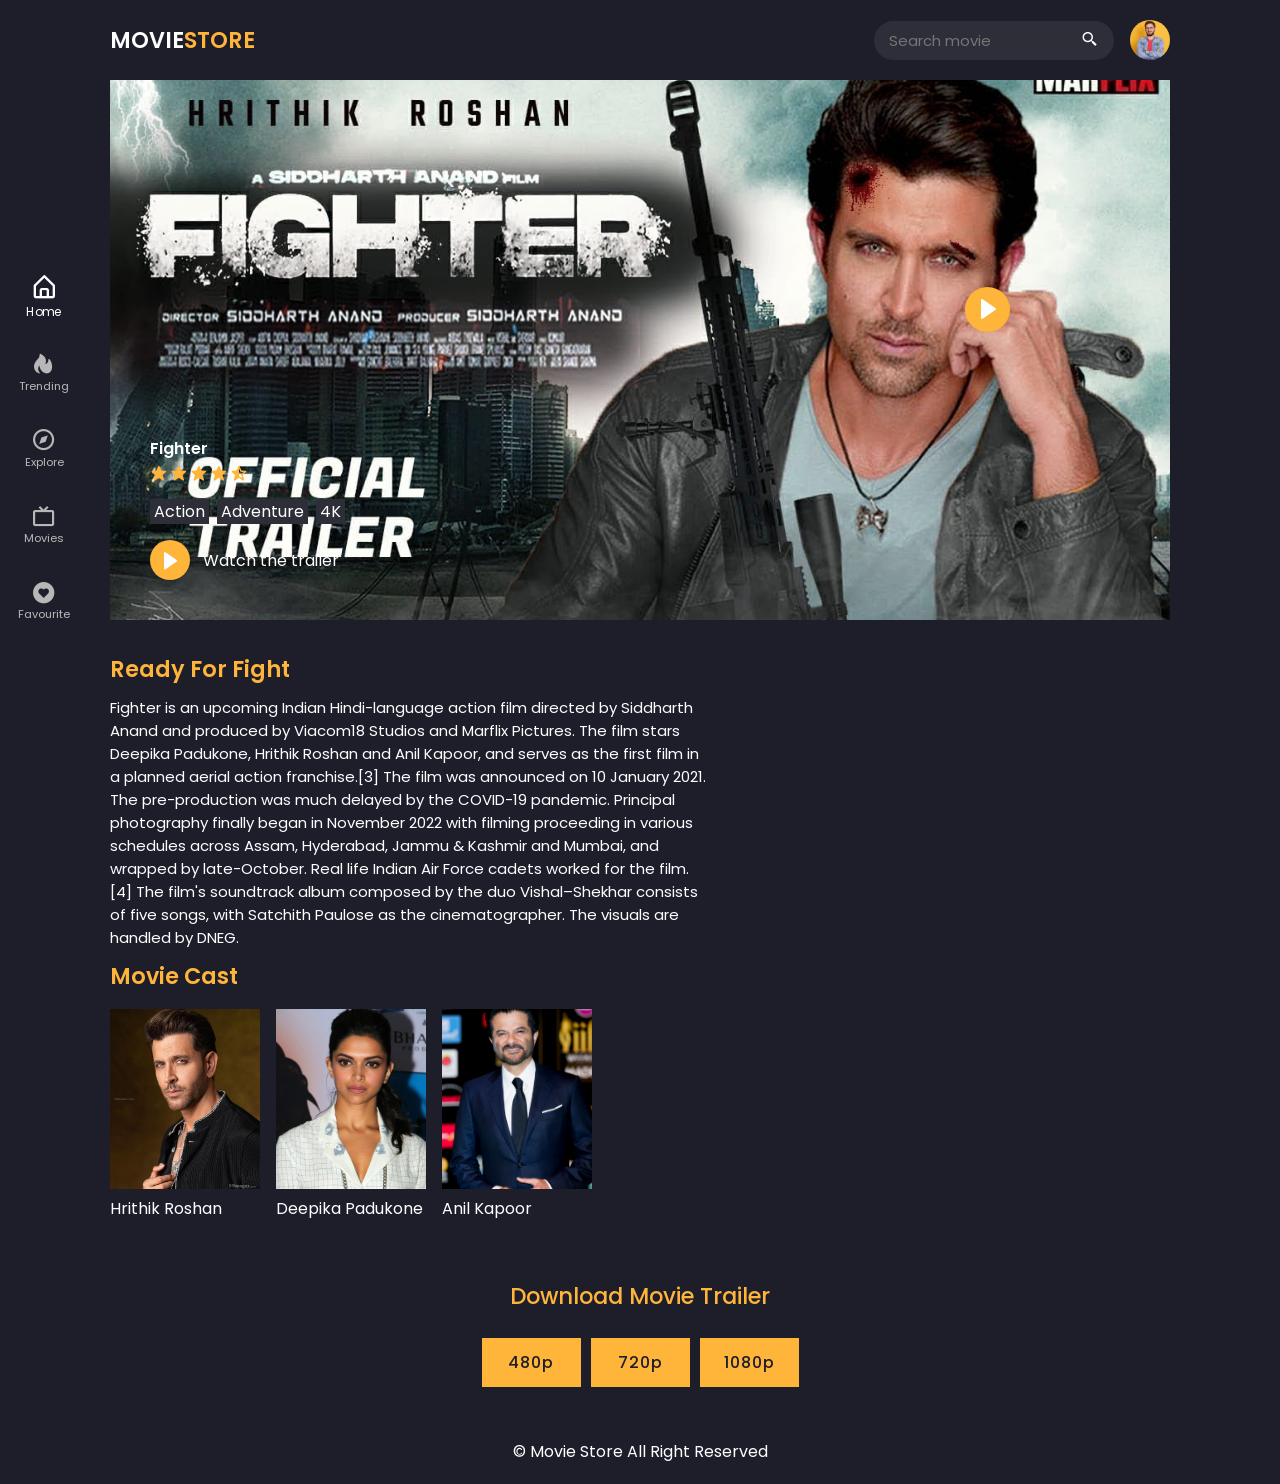
==== play-page.html @ ad98c3c1 "Initial upload of the Movie Store website." ====
<!DOCTYPE html>
<html lang="en">
<head>
    <meta charset="UTF-8">
    <meta http-equiv="X-UA-compatible" content="IE=edge">
    <meta name="viewport" content="width=device-width, initial-scale=1.0">
    <title>Fighter</title>
    <link rel="stylesheet" href="style.css">
    
    <link rel=" shortcut icon" href="fav-icon.png" type="fav-icon">
    <link href='https://unpkg.com/boxicons@2.1.4/css/boxicons.min.css' rel='stylesheet'>
    
</head>
<body>
    <header>
    <div class="nav container">
        <a href="index.html" class="logo">
            Movie<span>Store</span>
        </a>
        <div class="search-box">
            <input type="search" name="" id="search-input" placeholder="Search movie">
            <i class='bx bx-search-alt-2'></i>
        </div>
        <a href="#" class="user">
            <img src="user.jpg" alt="" class="user-img">
        </a>
        <div class="navbar">
            <a href="index.html" class="nav-link nav-active">
                <i class='bx bx-home-alt'></i>
                <span class="nav-link-title">Home</span>
            </a>
            <a href="#home" class="nav-link">
                <i class='bx bxs-hot'></i>
                <span class="nav-link-title">Trending</span>
            </a>
            <a href="#home" class="nav-link">
                <i class='bx bx-compass' ></i>
                <span class="nav-link-title">Explore</span>
            </a>
            <a href="#home" class="nav-link">
                <i class='bx bx-tv' ></i>
                <span class="nav-link-title">Movies</span>
            </a>
            <a href="#home" class="nav-link">
                <i class='bx bxs-heart-circle'></i>
                <span class="nav-link-title">Favourite</span>
            </a>
        </div>
    </div>
    </header>
    <div class="play-container container">
        <img src="play-background.jpg" alt="" class="play-img">
        <div class="play-text">
            <h2>Fighter</h2>
            <div class="rating">
                <i class='bx bxs-star'></i>
                <i class='bx bxs-star'></i>
                <i class='bx bxs-star'></i>
                <i class='bx bxs-star'></i>
                <i class='bx bxs-star-half'></i>
            </div>
            <div class="tags">
                <span>Action</span>
                <span>Adventure</span>
                <span>4K</span>
            </div>
            <a href="#" class="watch-btn">
                <i class='bx bxs-right-arrow'></i>
                <span>Watch the trailer</span>
            </a>
        </div>
        <i class='bx bxs-right-arrow play-movie'></i>
        <div class="video-container">
            <div class="video-box">
                <video id="myvideo" src="Jumanji.mp4" controls></video>
                <i class='bx bx-x close-video'></i>
            </div>
        </div>
    </div>
    <div class="about-movie container">
        <h2>Ready For Fight</h2>
        <p>Fighter is an upcoming Indian Hindi-language action film directed by Siddharth Anand and produced by Viacom18 Studios and Marflix Pictures. The film stars Deepika Padukone, Hrithik Roshan and Anil Kapoor, and serves as the first film in a planned aerial action franchise.[3]

            The film was announced on 10 January 2021. The pre-production was much delayed by the COVID-19 pandemic. Principal photography finally began in November 2022 with filming proceeding in various schedules across Assam, Hyderabad, Jammu & Kashmir and Mumbai, and wrapped by late-October. Real life Indian Air Force cadets worked for the film.[4] The film's soundtrack album composed by the duo Vishal–Shekhar consists of five songs, with Satchith Paulose as the cinematographer. The visuals are handled by DNEG.</p>
        <h2 class="cast-heading">Movie Cast</h2>
        <div class="cast">
            <div class="cast-box">
                <img src="hr.jpg" alt="" class="cast-img">
                <span class="cast-title">Hrithik Roshan</span>
            </div>
            <div class="cast-box">
                <img src="dee..jpg" alt="" class="cast-img">
                <span class="cast-title">Deepika Padukone</span>
            </div>
            <div class="cast-box">
                <img src="ani.jpg" alt="" class="cast-img">
                <span class="cast-title">Anil Kapoor</span>
            </div>
        </div>
        </div>
        <div class="download">
            <h2 class="download-title">Download Movie Trailer</h2>
            <div class="download-links">
                <a href="Jumanji.mp4" download>480p</a>
                <a href="Jumanji.mp4" download>720p</a>
                <a href="Jumanji.mp4" download>1080p</a>
            </div>
        </div>
    <div class="copyright">
        <p>&#169; Movie Store All Right Reserved</p>
    </div>
    <script src="swiper-bundle.min.js"></script>
    <script src="script.js"></script> 
    
</body>
</html>
---- style.css ----
@import url('https://fonts.googleapis.com/css2?family=Poppins:wght@400;500;600;700&display=swap');
*{
    font-family: 'Poppins', sans-serif;
    margin: 0;
    padding: 0;
    scroll-behavior: smooth;
    box-sizing: border-box;
    scroll-padding-top: 2rem;
}
:root {
    --main-color:#ffb43a;
    --hover-color:hsl(37,94%,57%);
    --body-color:#1e1e2a;
    --container-color:#2d2e37;
    --text-color:#fcfeff;
}
html::-webkit-scrollbar{
    width: 0.5rem;
    background: transparent;
}
html::-webkit-scrollbar-thumb{
    background: var(--main-color);
}
::selection{
    background: var(--main-color);
    color: var(--text-color);
}
a{
    text-decoration: none;  
}
li {
    list-style: none;
}
section {
    padding: 3rem 0 2rem;
}
img {
    width: 100%;
}
.bx{
 cursor: pointer;   
}
body {
    background: var(--body-color);
    color: var(--text-color);
}
.container{
    max-width: 1060px;
    margin: auto;
    width: 100%;
}
header {
    position: fixed;
    top: 0;
    left: 0;
    width: 100%;
    background: var(--body-color);
    z-index:100;
}
.nav{
    display: flex;
    align-items: center;
    justify-content: center;
    padding: 20px 0;
}
.logo{
    font-size: 1.4rem;
    color: var(--text-color);
    font-weight: 600;
    text-transform: uppercase;
    margin: 0 auto 0 0;
}
.logo span{
   color: var(--main-color);

}
.search-box{
    max-width: 240px;
    width: 100%;
    display: flex;
    align-items: center;
    column-gap: 0.7rem;
    padding: 8px 15px;
    background: var(--container-color);
    border-radius: 4rem;
    margin-right: 1rem;
}
.search-box .bx{
   font-size: 1.1rem;
}
.search-box .bx:hover {
    color: var(--main-color);
}
#search-input{
    width: 100%;
    border: none;
    outline: none;
    color: var(--text-color);
    background: transparent;
    font-size: 0.938rem;
}
.user {
    display: flex;
}
.user-img{
   width: 40px;
    height: 40px;
    border-radius: 50%;
    object-fit: cover;
    object-position: center;
}
.navbar{
    position: fixed;
    top: 50%;
    transform: translateY(-50%);
    left: 18px;
    display: flex;
    flex-direction: column;
    row-gap: 2.1rem;
}
.nav-link{
    display: flex;
    flex-direction: column;
    align-items: center;
    color: #b7b7b7;
}
.nav-link:hover,
.nav-active {
    color: var(--text-color);
    transition: 0.3s all linear;
    transform: scale(1.1);
}
.nav-link .bx {
    font-size: 1.6rem;
}
.nav-link-title {
    font-size: 0.7rem;
}
.home{
    position: relative;
    min-height: 470px;
    display: flex;
    align-items: center;
    margin-top: 5rem !important;
    border-radius: 0.5rem;
}
.home-img{
    position: absolute;
    width: 100%;
    height: 100%;
    z-index: -1;
    object-fit: cover;
    border-radius: 0.5rem;
}
.home-text{
    padding-left: 40px;
}
.home-title{
    font-size: 2rem;
    font-weight: 600;
}
.home-text p{
    font-size: 0.938rem;
    margin: 10px 0 20px;
    color: var(--main-color);
}
.watch-btn{
    display: flex;
    align-items: center;
    column-gap: 0.8rem;
    color: var(--text-color);
}
.watch-btn .bx{
    font-size: 21px;
    background: var(--main-color);
    width: 40px;
    height: 40px;
    border-radius: 50%;
    display: flex;
    align-items: center;
    justify-content: center;
}
.watch-btn .bx:hover{
    background: var(--hover-color);
}
.watch-btn span{
    font-size: 1rem;
    font-weight: 400;
}
.heading{
    display: flex;
    align-items: center;
    justify-content: space-between;
    background: var(--container-color);
    padding: 8px 14px;
    border: 1px solid hsl(200 100% 99% / 5%);
    margin-bottom: 2rem;
}
.heading-title{
    font-size: 1.2rem;
    font-weight: 500;
}
.movie-box{
    position: relative;
    width: 100%;
    height: 380px;
    overflow: hidden;
}
.movie-box-img{
    width: 100%;
    height: 100%;
    object-fit: cover;
}
.movie-box .box-text{
    position: absolute;
    bottom: 0;
    left: 0;
    width: 100%;
    height: 100%;
    display: flex;
    flex-direction: column;
    justify-content: flex-end;
    padding: 14px;
    background: linear-gradient(
    8deg,
    hsl(240 17% 14% /74%) 14%,
    hsl(240 17% 14% /14%) 44%,
    );
    overflow: hidden;
}
.movie-title{
    font-size: 1.1rem;
    font-weight: 500;
}
.movie-type{
    font-size: 0.938rem;
}
.play-btn{
    position: absolute;
    bottom: 0.8rem;
    right: 0.8rem;
}
.swiper-btn{
    display: flex;
}
.swiper-button-next,
.swiper-button-prev{
    position: static !important;
    margin: 0 0 0 10px !important;
}
.swiper-button-next::after,
.swiper-button-prev::after{
    color: var(--text-color);
    font-size: 18px !important;
    font-weight: 700;
}
.movies .heading{
 padding: 10px 14px;   
}
.Movies-content{
    display: grid;
    grid-template-columns: repeat(auto-fit, minmax(247px, 1fr));
    gap: 1.5rem;
}
.Movies-content .movie-box:hover .movie-box-img{
    transform: scale(1.1);
    transition: 0.5s;
}
.next-page{
    display: flex;
    align-items: center;
    justify-content: center;
    margin-top: 2.5rem;
}
.next-btn{
    background: var(--main-color);
    padding: 12px 20px;
    color: var(--text-color);
    font-weight: 500;
}
.next-btn:hover{
    background: var(--hover-color);
    transition: 0.3s all linear;
}
.copyright{
    text-align: center;
    padding: 20px;
}
.play-container{
    position: relative;
    min-height: 540px;
    margin-top: 5rem !important;
}
.play-img{
    position: absolute;
    width: 100%;
    height: 100%;
    object-fit: cover;
    object-position: center;
    z-index: -1;
}
.play-text{
    position: absolute;
    bottom: 0;
    left: 0;
    width: 100%;
    height: 100%;
    display: flex;
    flex-direction: column;
    justify-content: flex-end;
    padding: 40px;
    background: linear-gradient(
    8deg,
    hsl(240 17% 14% /74%) 14%,
    hsl(240 17% 14% /14%) 44%,
    );
}
.play-text h2{
    font-size: 1rem;
    font-weight: 600;
}
.rating{
    display: flex;
    align-items: center;
    column-gap: 2px;
    font-size: 1.1rem;
    color: var(--main-color);
    margin-top: 4px;
}
.tags{
    display: flex;
    align-items: center;
    column-gap: 8px;
    margin: 1rem 0;
}
.tags span{
    background: var(--container-color);
    padding: 0 4px;
}
.play-movie{
    position: absolute;
    bottom: 18rem;
    right: 10rem;
    display: flex !important;
    align-items: center;
    justify-content: center;
    width: 45px;
    height: 45px;
    border-radius: 50%;
    background: var(--main-color);
    font-size: 24px;
    animation: animate 2s linear infinite;
}
@keyframes animate{
    0%{
        box-shadow: 0 0 0 0 rgb(255, 180, 58, 0.7);
    }
    40%{
        box-shadow: 0 0 0 50px rgb(255, 193, 7, 0);
    }
    80%{
        box-shadow: 0 0 0 50px rgb(255, 193, 7, 0);
    }
    100%{
        box-shadow: 0 0 0 rgb(255, 193, 7, 0);
    }
}
.video-container{
    position: fixed;
    top: 0;
    left: 0;
    display: none;
    align-items: center;
    justify-content: center;
    width: 100%;
    height: 100vh;
    background: hsl(234 10% 20% / 60%);
    z-index: 400;
}
.video-container.show-video{
    display: flex;

}
.video-box{
    position: relative;
    width: 82%;

}
.video-box #myvideo{
    width: 100%;
    aspect-ratio: 16/9;
}
.close-video{
    position: absolute;
    top: -3rem;
    right: 0;
    font-size: 40px;
    color: var(--main-color);
}
.about-movie{
    margin-top: 2rem !important;
}
.about-movie h2{
    font-size: 1.4rem;
    font-weight: 600;
    color: var(--main-color);
}
.about-movie p{
    max-width: 600px;
    font-size: 0.938rem;
    margin: 10px 0;
}
.cast-heading{
    font-size: 1.2rem;
    font-weight: 600;
    margin-bottom: 1rem;
    color: var(--main-color);
}
.cast{
    display: grid;
    grid-template-columns: repeat(auto-fit,minmax(150px,150px));
    gap: 1rem;
}
.cast-img{
    width: 150px;
    height: 180px;
    object-fit: cover;
    object-position: center;
}
.download{
    max-width: 800px;
    width: 1005;
    margin: auto;
    display: grid;
    justify-content: center;
    margin-top: 2rem;
}
.download-title{
    text-align: center;
    font-size: 1.4rem;
    font-weight: 500;
    margin: 1.6rem 0;
    color: var(--main-color);
}
.download-links{
    display: grid;
    grid-template-columns: repeat(3, 1fr);
    gap: 10px;
    margin-bottom: 2rem;
}
.download-links a{
    text-align: center;
    background: var(--main-color);
    padding: 12px 24px;
    color: var(--body-color);
    letter-spacing: 1px;
    font-weight: 500;
}
.download-links a:hover{
    background: var(--hover-color);
}
@media (max-width:1170px){
    .navbar{
        bottom: 0;
        left: 0;
        right: 0;
        top: auto;
        transform: translateY(0);
        flex-direction: row;
        justify-content: space-evenly;
        row-gap: 1px;
        padding: 10px;
        border-top: 1px solid hsl(200 100% 99% / 5%);
        background: linear-gradient(8deg,
        hsl(240 17% 14% / 100%) 5%,
        hsl(240 17% 14% / 90%) 100%
        );
    }
    .nav-link .bx {
        font-size: 1.5rem;
    }
    .copyright{
        margin-bottom: 4rem;
    }
}
@media (max-width:1060px){
    .container{
        margin: 0 auto;
        width: 95%;
    }
}
@media (max-width:991px){
    .movie-box {
    height: 340px;
    }
    .Movies-content{
    grid-template-columns: repeat(auto-fit, minmax(214px, 1fr));
    }
}
@media (max-width:888px){
    .nav {
    padding: 14px 0;
    }
    .home{
    min-height: 440px;
    margin-top: 4rem !important;
    }
    .home-text{
    padding-left: 25px;
  }
  .home-title {
    font-size: 1.6rem;
   }
   .watch-btn span {
    font-size: 0.9rem;
   }
   .movie-title {
    font-size: 1rem;
    padding-right: 30px;
}
.play-container {
    min-height: 440px;
    margin-top: 4rem !important;
}
.play-movie {
    bottom: 14rem;
    right: 4rem;
}
.cast {
    justify-content: center;
  }
}
@media (max-width:768px){
    .nav {
        padding: 11px 0;
  }
  .logo {
    font-size: 1.2rem;
  }
  section {
    padding: 2rem 0;
  }
  .home-img {
    object-position: left;
  }
  .movie-type {
    font-size: 0.875rem;
    margin-top: 2px;
  }
  .tags span,
  .about-movie p {
    font-size: 0.875rem;
  }
  p{
    font-size: 0.875rem;
  }
  .play-text h2,
  .about-movie h2 {
    font-size: 1.3rem;
  }
  .play-movie {
    bottom: 10rem;
    right: 2rem;
  }
}
@media (max-width:514px){
    .home {
        min-height: 380px;
    }
    .heading {
        padding: 2px 14px;
    }
    .heading-title {
        font-size: 1rem;
    }
    .play-text {
        padding: 20px;
  }
  .play-movie {
    bottom: 4rem;
  }
  .video-box {
    width: 94%;
  }
  .cast-heading {
    font-size: 1.1rem;
  }
  .cast-title {
    font-size: 0.9rem;
  }
}
@media (max-width:408px){
    * {
        scroll-padding-top: 5rem;
    }
    .nav {
        display: grid;
        grid-template-columns: 1fr;
        grid-template-rows: 1fr 1fr;
        row-gap: 5px;
    }
    .search-box{
        max-width: 100%;
        width: 100%;
        border-radius: 4px;
        order: 3;
        grid-column-start: 1;
        grid-column-end: 3;
    }
    .home,
    .play-container {
        margin-top: 7rem !important;
    }
    .movie-box {
        height: 300px;
    }
    .Movies-content {
        grid-template-columns: repeat(auto-fit, minmax(150px, 1fr));
        gap: 1rem;
    }
}
@media (max-width:370px){
    .home {
        min-height: 300px;
    }
    .movie-box {
        height: 285px;
    }
    .user-img,
    .watch-btn .bx {
        width: 35px;
        height: 35px;
    }
    .navbar{
        justify-content: space-around;
        padding: 8px 0;
    }
    .nav-link .bx {
        font-size: 1.4rem;
    }
    .about-movie p{
        text-align: justify;
    }
    .download-links {
        grid-template-columns: 1fr;
    }
}
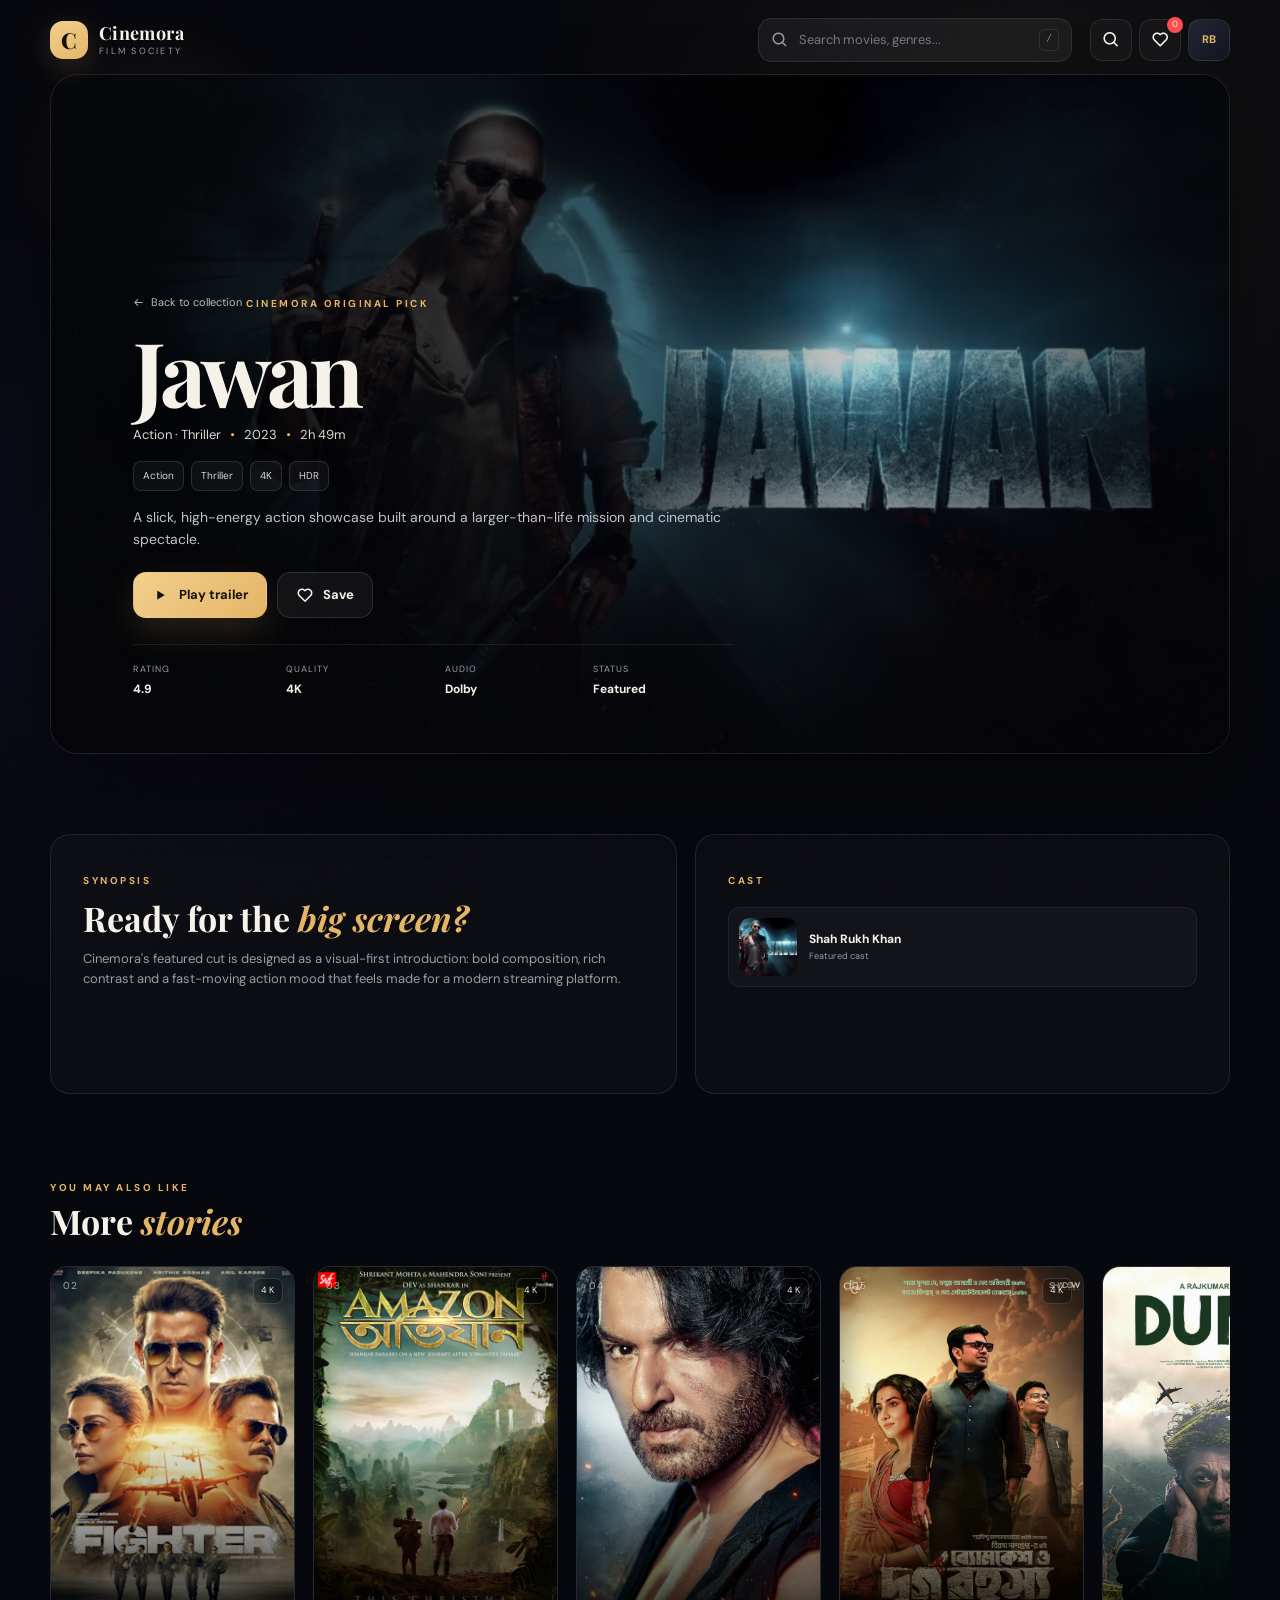
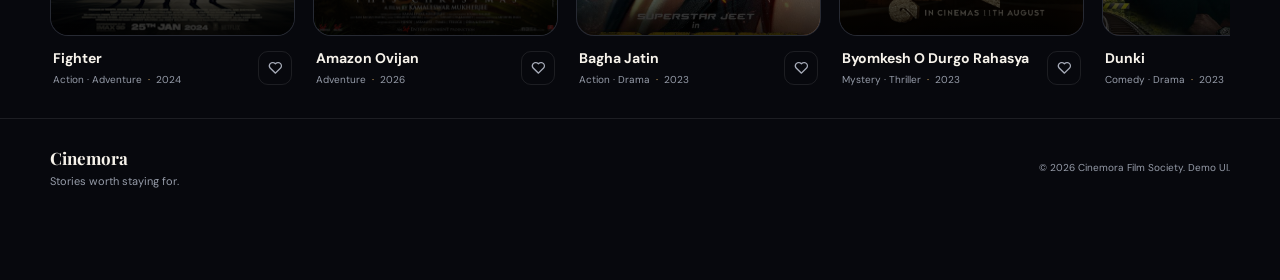
==== commit 4016250b: "Movie Store to v1.2" ====
--- a/play-page.html
+++ b/play-page.html
@@ -1,116 +1,111 @@
-<!DOCTYPE html>
-<html lang="en">
-<head>
-    <meta charset="UTF-8">
-    <meta http-equiv="X-UA-compatible" content="IE=edge">
-    <meta name="viewport" content="width=device-width, initial-scale=1.0">
-    <title>Fighter</title>
-    <link rel="stylesheet" href="style.css">
-    
-    <link rel=" shortcut icon" href="fav-icon.png" type="fav-icon">
-    <link href='https://unpkg.com/boxicons@2.1.4/css/boxicons.min.css' rel='stylesheet'>
-    
-</head>
-<body>
-    <header>
-    <div class="nav container">
-        <a href="index.html" class="logo">
-            Movie<span>Store</span>
-        </a>
-        <div class="search-box">
-            <input type="search" name="" id="search-input" placeholder="Search movie">
-            <i class='bx bx-search-alt-2'></i>
-        </div>
-        <a href="#" class="user">
-            <img src="user.jpg" alt="" class="user-img">
-        </a>
-        <div class="navbar">
-            <a href="index.html" class="nav-link nav-active">
-                <i class='bx bx-home-alt'></i>
-                <span class="nav-link-title">Home</span>
-            </a>
-            <a href="#home" class="nav-link">
-                <i class='bx bxs-hot'></i>
-                <span class="nav-link-title">Trending</span>
-            </a>
-            <a href="#home" class="nav-link">
-                <i class='bx bx-compass' ></i>
-                <span class="nav-link-title">Explore</span>
-            </a>
-            <a href="#home" class="nav-link">
-                <i class='bx bx-tv' ></i>
-                <span class="nav-link-title">Movies</span>
-            </a>
-            <a href="#home" class="nav-link">
-                <i class='bx bxs-heart-circle'></i>
-                <span class="nav-link-title">Favourite</span>
-            </a>
-        </div>
-    </div>
-    </header>
-    <div class="play-container container">
-        <img src="play-background.jpg" alt="" class="play-img">
-        <div class="play-text">
-            <h2>Fighter</h2>
-            <div class="rating">
-                <i class='bx bxs-star'></i>
-                <i class='bx bxs-star'></i>
-                <i class='bx bxs-star'></i>
-                <i class='bx bxs-star'></i>
-                <i class='bx bxs-star-half'></i>
-            </div>
-            <div class="tags">
-                <span>Action</span>
-                <span>Adventure</span>
-                <span>4K</span>
-            </div>
-            <a href="#" class="watch-btn">
-                <i class='bx bxs-right-arrow'></i>
-                <span>Watch the trailer</span>
-            </a>
-        </div>
-        <i class='bx bxs-right-arrow play-movie'></i>
-        <div class="video-container">
-            <div class="video-box">
-                <video id="myvideo" src="Jumanji.mp4" controls></video>
-                <i class='bx bx-x close-video'></i>
-            </div>
-        </div>
-    </div>
-    <div class="about-movie container">
-        <h2>Ready For Fight</h2>
-        <p>Fighter is an upcoming Indian Hindi-language action film directed by Siddharth Anand and produced by Viacom18 Studios and Marflix Pictures. The film stars Deepika Padukone, Hrithik Roshan and Anil Kapoor, and serves as the first film in a planned aerial action franchise.[3]
-
-            The film was announced on 10 January 2021. The pre-production was much delayed by the COVID-19 pandemic. Principal photography finally began in November 2022 with filming proceeding in various schedules across Assam, Hyderabad, Jammu & Kashmir and Mumbai, and wrapped by late-October. Real life Indian Air Force cadets worked for the film.[4] The film's soundtrack album composed by the duo Vishal–Shekhar consists of five songs, with Satchith Paulose as the cinematographer. The visuals are handled by DNEG.</p>
-        <h2 class="cast-heading">Movie Cast</h2>
-        <div class="cast">
-            <div class="cast-box">
-                <img src="hr.jpg" alt="" class="cast-img">
-                <span class="cast-title">Hrithik Roshan</span>
-            </div>
-            <div class="cast-box">
-                <img src="dee..jpg" alt="" class="cast-img">
-                <span class="cast-title">Deepika Padukone</span>
-            </div>
-            <div class="cast-box">
-                <img src="ani.jpg" alt="" class="cast-img">
-                <span class="cast-title">Anil Kapoor</span>
-            </div>
-        </div>
-        </div>
-        <div class="download">
-            <h2 class="download-title">Download Movie Trailer</h2>
-            <div class="download-links">
-                <a href="Jumanji.mp4" download>480p</a>
-                <a href="Jumanji.mp4" download>720p</a>
-                <a href="Jumanji.mp4" download>1080p</a>
-            </div>
-        </div>
-    <div class="copyright">
-        <p>&#169; Movie Store All Right Reserved</p>
-    </div>
-    <script src="swiper-bundle.min.js"></script>
-    <script src="script.js"></script> 
-    
-</body>
-</html>+<!DOCTYPE html>
+<html lang="en">
+<head>
+  <meta charset="UTF-8">
+  <meta name="viewport" content="width=device-width, initial-scale=1.0">
+  <meta name="theme-color" content="#07080d">
+  <title>Cinemora — Movie</title>
+
+  <link rel="preconnect" href="https://fonts.googleapis.com">
+  <link rel="preconnect" href="https://fonts.gstatic.com" crossorigin>
+  <link href="https://fonts.googleapis.com/css2?family=DM+Sans:wght@400;500;600;700&family=Playfair+Display:wght@600;700;800&display=swap" rel="stylesheet">
+  <link href="https://unpkg.com/boxicons@2.1.4/css/boxicons.min.css" rel="stylesheet">
+  <link rel="stylesheet" href="style.css">
+</head>
+<body class="detail-page">
+  <div class="page-loader" id="pageLoader" aria-hidden="true">
+    <div class="loader-mark"><span>C</span></div><div class="loader-line"><i></i></div>
+  </div>
+  <div class="progress-bar" id="progressBar"></div>
+  <div class="cursor-glow" id="cursorGlow"></div>
+  <div class="noise"></div>
+
+  <header class="site-header" id="siteHeader">
+    <nav class="nav-shell container">
+      <a class="brand" href="index.html"><span class="brand-mark">C</span><span class="brand-copy"><strong>Cinemora</strong><em>Film Society</em></span></a>
+      <div class="desktop-search search-box">
+        <i class="bx bx-search"></i><input id="searchInput" type="search" placeholder="Search movies, genres..." autocomplete="off"><kbd>/</kbd>
+      </div>
+      <div class="nav-actions">
+        <button class="icon-btn" id="searchToggle" aria-label="Open search"><i class="bx bx-search"></i></button>
+        <button class="icon-btn" id="favoritesBtn" aria-label="Show favourites"><i class="bx bx-heart"></i><span class="count-badge" id="favCount">0</span></button>
+        <button class="avatar-btn" aria-label="Profile"><span>RB</span></button>
+      </div>
+      <div class="mobile-search search-box" id="mobileSearch"><i class="bx bx-search"></i><input id="mobileSearchInput" type="search" placeholder="Search movies..." autocomplete="off"></div>
+    </nav>
+  </header>
+
+  <main>
+    <section class="detail-hero container" id="detailHero">
+      <div class="detail-art"><img id="detailImage" src="fighter.jpg" alt=""><div class="detail-shade"></div></div>
+      <div class="detail-copy reveal">
+        <a href="index.html" class="back-link"><i class="bx bx-arrow-back"></i> Back to collection</a>
+        <span class="section-kicker" id="detailKicker">Cinemora original pick</span>
+        <h1 id="detailTitle">Fighter</h1>
+        <div class="detail-meta" id="detailMeta"></div>
+        <div class="tag-row" id="detailTags"></div>
+        <p id="detailDescription"></p>
+
+        <div class="detail-actions">
+          <button class="btn btn-primary" id="playTrailer"><i class="bx bx-play"></i> Play trailer</button>
+          <button class="btn btn-glass" id="saveMovie"><i class="bx bx-heart"></i> <span>Save</span></button>
+        </div>
+
+        <div class="fact-strip">
+          <div><span>Rating</span><strong id="detailRating">4.8</strong></div>
+          <div><span>Quality</span><strong>4K</strong></div>
+          <div><span>Audio</span><strong>Dolby</strong></div>
+          <div><span>Status</span><strong>Featured</strong></div>
+        </div>
+      </div>
+    </section>
+
+    <section class="detail-section container reveal">
+      <div class="detail-columns">
+        <article class="info-card">
+          <span class="section-kicker">Synopsis</span>
+          <h2>Ready for the <em>big screen?</em></h2>
+          <p id="detailLong"></p>
+        </article>
+        <article class="info-card">
+          <span class="section-kicker">Cast</span>
+          <div class="cast-list" id="castList"></div>
+        </article>
+      </div>
+    </section>
+
+    <section class="detail-section container reveal">
+      <div class="section-head">
+        <div><span class="section-kicker">You may also like</span><h2>More <em>stories</em></h2></div>
+      </div>
+      <div class="movie-row" id="relatedRow"></div>
+    </section>
+  </main>
+
+  <div class="video-modal" id="videoModal" aria-hidden="true">
+    <div class="video-backdrop" id="videoBackdrop"></div>
+    <div class="video-shell">
+      <div class="video-head">
+        <strong id="videoTitle">Trailer</strong>
+        <button id="closeVideo" class="modal-close" aria-label="Close video"><i class="bx bx-x"></i></button>
+      </div>
+      <video id="trailerVideo" controls preload="metadata" playsinline>
+        <source src="trailer-demo.mp4" type="video/mp4">
+        Your browser does not support HTML5 video.
+      </video>
+      <div class="video-note">Demo video source included with the project. Replace <code>trailer-demo.mp4</code> with your own licensed trailer.</div>
+    </div>
+  </div>
+
+  <div class="toast" id="toast"><i class="bx bx-check-circle"></i><span>Saved to favourites</span></div>
+
+  <footer class="site-footer">
+    <div class="container footer-inner">
+      <div><strong>Cinemora</strong><span>Stories worth staying for.</span></div>
+      <p>© 2026 Cinemora Film Society. Demo UI.</p>
+    </div>
+  </footer>
+
+  <script src="script.js"></script>
+</body>
+</html>
--- a/style.css
+++ b/style.css
@@ -1,648 +1,252 @@
-
-@import url('https://fonts.googleapis.com/css2?family=Poppins:wght@400;500;600;700&display=swap');
-*{
-    font-family: 'Poppins', sans-serif;
-    margin: 0;
-    padding: 0;
-    scroll-behavior: smooth;
-    box-sizing: border-box;
-    scroll-padding-top: 2rem;
-}
-:root {
-    --main-color:#ffb43a;
-    --hover-color:hsl(37,94%,57%);
-    --body-color:#1e1e2a;
-    --container-color:#2d2e37;
-    --text-color:#fcfeff;
-}
-html::-webkit-scrollbar{
-    width: 0.5rem;
-    background: transparent;
-}
-html::-webkit-scrollbar-thumb{
-    background: var(--main-color);
-}
-::selection{
-    background: var(--main-color);
-    color: var(--text-color);
-}
-a{
-    text-decoration: none;  
-}
-li {
-    list-style: none;
-}
-section {
-    padding: 3rem 0 2rem;
-}
-img {
-    width: 100%;
-}
-.bx{
- cursor: pointer;   
-}
-body {
-    background: var(--body-color);
-    color: var(--text-color);
-}
-.container{
-    max-width: 1060px;
-    margin: auto;
-    width: 100%;
-}
-header {
-    position: fixed;
-    top: 0;
-    left: 0;
-    width: 100%;
-    background: var(--body-color);
-    z-index:100;
-}
-.nav{
-    display: flex;
-    align-items: center;
-    justify-content: center;
-    padding: 20px 0;
-}
-.logo{
-    font-size: 1.4rem;
-    color: var(--text-color);
-    font-weight: 600;
-    text-transform: uppercase;
-    margin: 0 auto 0 0;
-}
-.logo span{
-   color: var(--main-color);
-
-}
-.search-box{
-    max-width: 240px;
-    width: 100%;
-    display: flex;
-    align-items: center;
-    column-gap: 0.7rem;
-    padding: 8px 15px;
-    background: var(--container-color);
-    border-radius: 4rem;
-    margin-right: 1rem;
-}
-.search-box .bx{
-   font-size: 1.1rem;
-}
-.search-box .bx:hover {
-    color: var(--main-color);
-}
-#search-input{
-    width: 100%;
-    border: none;
-    outline: none;
-    color: var(--text-color);
-    background: transparent;
-    font-size: 0.938rem;
-}
-.user {
-    display: flex;
-}
-.user-img{
-   width: 40px;
-    height: 40px;
-    border-radius: 50%;
-    object-fit: cover;
-    object-position: center;
-}
-.navbar{
-    position: fixed;
-    top: 50%;
-    transform: translateY(-50%);
-    left: 18px;
-    display: flex;
-    flex-direction: column;
-    row-gap: 2.1rem;
-}
-.nav-link{
-    display: flex;
-    flex-direction: column;
-    align-items: center;
-    color: #b7b7b7;
-}
-.nav-link:hover,
-.nav-active {
-    color: var(--text-color);
-    transition: 0.3s all linear;
-    transform: scale(1.1);
-}
-.nav-link .bx {
-    font-size: 1.6rem;
-}
-.nav-link-title {
-    font-size: 0.7rem;
-}
-.home{
-    position: relative;
-    min-height: 470px;
-    display: flex;
-    align-items: center;
-    margin-top: 5rem !important;
-    border-radius: 0.5rem;
-}
-.home-img{
-    position: absolute;
-    width: 100%;
-    height: 100%;
-    z-index: -1;
-    object-fit: cover;
-    border-radius: 0.5rem;
-}
-.home-text{
-    padding-left: 40px;
-}
-.home-title{
-    font-size: 2rem;
-    font-weight: 600;
-}
-.home-text p{
-    font-size: 0.938rem;
-    margin: 10px 0 20px;
-    color: var(--main-color);
-}
-.watch-btn{
-    display: flex;
-    align-items: center;
-    column-gap: 0.8rem;
-    color: var(--text-color);
-}
-.watch-btn .bx{
-    font-size: 21px;
-    background: var(--main-color);
-    width: 40px;
-    height: 40px;
-    border-radius: 50%;
-    display: flex;
-    align-items: center;
-    justify-content: center;
-}
-.watch-btn .bx:hover{
-    background: var(--hover-color);
-}
-.watch-btn span{
-    font-size: 1rem;
-    font-weight: 400;
-}
-.heading{
-    display: flex;
-    align-items: center;
-    justify-content: space-between;
-    background: var(--container-color);
-    padding: 8px 14px;
-    border: 1px solid hsl(200 100% 99% / 5%);
-    margin-bottom: 2rem;
-}
-.heading-title{
-    font-size: 1.2rem;
-    font-weight: 500;
-}
-.movie-box{
-    position: relative;
-    width: 100%;
-    height: 380px;
-    overflow: hidden;
-}
-.movie-box-img{
-    width: 100%;
-    height: 100%;
-    object-fit: cover;
-}
-.movie-box .box-text{
-    position: absolute;
-    bottom: 0;
-    left: 0;
-    width: 100%;
-    height: 100%;
-    display: flex;
-    flex-direction: column;
-    justify-content: flex-end;
-    padding: 14px;
-    background: linear-gradient(
-    8deg,
-    hsl(240 17% 14% /74%) 14%,
-    hsl(240 17% 14% /14%) 44%,
-    );
-    overflow: hidden;
-}
-.movie-title{
-    font-size: 1.1rem;
-    font-weight: 500;
-}
-.movie-type{
-    font-size: 0.938rem;
-}
-.play-btn{
-    position: absolute;
-    bottom: 0.8rem;
-    right: 0.8rem;
-}
-.swiper-btn{
-    display: flex;
-}
-.swiper-button-next,
-.swiper-button-prev{
-    position: static !important;
-    margin: 0 0 0 10px !important;
-}
-.swiper-button-next::after,
-.swiper-button-prev::after{
-    color: var(--text-color);
-    font-size: 18px !important;
-    font-weight: 700;
-}
-.movies .heading{
- padding: 10px 14px;   
-}
-.Movies-content{
-    display: grid;
-    grid-template-columns: repeat(auto-fit, minmax(247px, 1fr));
-    gap: 1.5rem;
-}
-.Movies-content .movie-box:hover .movie-box-img{
-    transform: scale(1.1);
-    transition: 0.5s;
-}
-.next-page{
-    display: flex;
-    align-items: center;
-    justify-content: center;
-    margin-top: 2.5rem;
-}
-.next-btn{
-    background: var(--main-color);
-    padding: 12px 20px;
-    color: var(--text-color);
-    font-weight: 500;
-}
-.next-btn:hover{
-    background: var(--hover-color);
-    transition: 0.3s all linear;
-}
-.copyright{
-    text-align: center;
-    padding: 20px;
-}
-.play-container{
-    position: relative;
-    min-height: 540px;
-    margin-top: 5rem !important;
-}
-.play-img{
-    position: absolute;
-    width: 100%;
-    height: 100%;
-    object-fit: cover;
-    object-position: center;
-    z-index: -1;
-}
-.play-text{
-    position: absolute;
-    bottom: 0;
-    left: 0;
-    width: 100%;
-    height: 100%;
-    display: flex;
-    flex-direction: column;
-    justify-content: flex-end;
-    padding: 40px;
-    background: linear-gradient(
-    8deg,
-    hsl(240 17% 14% /74%) 14%,
-    hsl(240 17% 14% /14%) 44%,
-    );
-}
-.play-text h2{
-    font-size: 1rem;
-    font-weight: 600;
-}
-.rating{
-    display: flex;
-    align-items: center;
-    column-gap: 2px;
-    font-size: 1.1rem;
-    color: var(--main-color);
-    margin-top: 4px;
-}
-.tags{
-    display: flex;
-    align-items: center;
-    column-gap: 8px;
-    margin: 1rem 0;
-}
-.tags span{
-    background: var(--container-color);
-    padding: 0 4px;
-}
-.play-movie{
-    position: absolute;
-    bottom: 18rem;
-    right: 10rem;
-    display: flex !important;
-    align-items: center;
-    justify-content: center;
-    width: 45px;
-    height: 45px;
-    border-radius: 50%;
-    background: var(--main-color);
-    font-size: 24px;
-    animation: animate 2s linear infinite;
-}
-@keyframes animate{
-    0%{
-        box-shadow: 0 0 0 0 rgb(255, 180, 58, 0.7);
-    }
-    40%{
-        box-shadow: 0 0 0 50px rgb(255, 193, 7, 0);
-    }
-    80%{
-        box-shadow: 0 0 0 50px rgb(255, 193, 7, 0);
-    }
-    100%{
-        box-shadow: 0 0 0 rgb(255, 193, 7, 0);
-    }
-}
-.video-container{
-    position: fixed;
-    top: 0;
-    left: 0;
-    display: none;
-    align-items: center;
-    justify-content: center;
-    width: 100%;
-    height: 100vh;
-    background: hsl(234 10% 20% / 60%);
-    z-index: 400;
-}
-.video-container.show-video{
-    display: flex;
-
-}
-.video-box{
-    position: relative;
-    width: 82%;
-
-}
-.video-box #myvideo{
-    width: 100%;
-    aspect-ratio: 16/9;
-}
-.close-video{
-    position: absolute;
-    top: -3rem;
-    right: 0;
-    font-size: 40px;
-    color: var(--main-color);
-}
-.about-movie{
-    margin-top: 2rem !important;
-}
-.about-movie h2{
-    font-size: 1.4rem;
-    font-weight: 600;
-    color: var(--main-color);
-}
-.about-movie p{
-    max-width: 600px;
-    font-size: 0.938rem;
-    margin: 10px 0;
-}
-.cast-heading{
-    font-size: 1.2rem;
-    font-weight: 600;
-    margin-bottom: 1rem;
-    color: var(--main-color);
-}
-.cast{
-    display: grid;
-    grid-template-columns: repeat(auto-fit,minmax(150px,150px));
-    gap: 1rem;
-}
-.cast-img{
-    width: 150px;
-    height: 180px;
-    object-fit: cover;
-    object-position: center;
-}
-.download{
-    max-width: 800px;
-    width: 1005;
-    margin: auto;
-    display: grid;
-    justify-content: center;
-    margin-top: 2rem;
-}
-.download-title{
-    text-align: center;
-    font-size: 1.4rem;
-    font-weight: 500;
-    margin: 1.6rem 0;
-    color: var(--main-color);
-}
-.download-links{
-    display: grid;
-    grid-template-columns: repeat(3, 1fr);
-    gap: 10px;
-    margin-bottom: 2rem;
-}
-.download-links a{
-    text-align: center;
-    background: var(--main-color);
-    padding: 12px 24px;
-    color: var(--body-color);
-    letter-spacing: 1px;
-    font-weight: 500;
-}
-.download-links a:hover{
-    background: var(--hover-color);
-}
-@media (max-width:1170px){
-    .navbar{
-        bottom: 0;
-        left: 0;
-        right: 0;
-        top: auto;
-        transform: translateY(0);
-        flex-direction: row;
-        justify-content: space-evenly;
-        row-gap: 1px;
-        padding: 10px;
-        border-top: 1px solid hsl(200 100% 99% / 5%);
-        background: linear-gradient(8deg,
-        hsl(240 17% 14% / 100%) 5%,
-        hsl(240 17% 14% / 90%) 100%
-        );
-    }
-    .nav-link .bx {
-        font-size: 1.5rem;
-    }
-    .copyright{
-        margin-bottom: 4rem;
-    }
-}
-@media (max-width:1060px){
-    .container{
-        margin: 0 auto;
-        width: 95%;
-    }
-}
-@media (max-width:991px){
-    .movie-box {
-    height: 340px;
-    }
-    .Movies-content{
-    grid-template-columns: repeat(auto-fit, minmax(214px, 1fr));
-    }
-}
-@media (max-width:888px){
-    .nav {
-    padding: 14px 0;
-    }
-    .home{
-    min-height: 440px;
-    margin-top: 4rem !important;
-    }
-    .home-text{
-    padding-left: 25px;
-  }
-  .home-title {
-    font-size: 1.6rem;
-   }
-   .watch-btn span {
-    font-size: 0.9rem;
-   }
-   .movie-title {
-    font-size: 1rem;
-    padding-right: 30px;
-}
-.play-container {
-    min-height: 440px;
-    margin-top: 4rem !important;
-}
-.play-movie {
-    bottom: 14rem;
-    right: 4rem;
-}
-.cast {
-    justify-content: center;
-  }
-}
-@media (max-width:768px){
-    .nav {
-        padding: 11px 0;
-  }
-  .logo {
-    font-size: 1.2rem;
-  }
-  section {
-    padding: 2rem 0;
-  }
-  .home-img {
-    object-position: left;
-  }
-  .movie-type {
-    font-size: 0.875rem;
-    margin-top: 2px;
-  }
-  .tags span,
-  .about-movie p {
-    font-size: 0.875rem;
-  }
-  p{
-    font-size: 0.875rem;
-  }
-  .play-text h2,
-  .about-movie h2 {
-    font-size: 1.3rem;
-  }
-  .play-movie {
-    bottom: 10rem;
-    right: 2rem;
-  }
-}
-@media (max-width:514px){
-    .home {
-        min-height: 380px;
-    }
-    .heading {
-        padding: 2px 14px;
-    }
-    .heading-title {
-        font-size: 1rem;
-    }
-    .play-text {
-        padding: 20px;
-  }
-  .play-movie {
-    bottom: 4rem;
-  }
-  .video-box {
-    width: 94%;
-  }
-  .cast-heading {
-    font-size: 1.1rem;
-  }
-  .cast-title {
-    font-size: 0.9rem;
-  }
-}
-@media (max-width:408px){
-    * {
-        scroll-padding-top: 5rem;
-    }
-    .nav {
-        display: grid;
-        grid-template-columns: 1fr;
-        grid-template-rows: 1fr 1fr;
-        row-gap: 5px;
-    }
-    .search-box{
-        max-width: 100%;
-        width: 100%;
-        border-radius: 4px;
-        order: 3;
-        grid-column-start: 1;
-        grid-column-end: 3;
-    }
-    .home,
-    .play-container {
-        margin-top: 7rem !important;
-    }
-    .movie-box {
-        height: 300px;
-    }
-    .Movies-content {
-        grid-template-columns: repeat(auto-fit, minmax(150px, 1fr));
-        gap: 1rem;
-    }
-}
-@media (max-width:370px){
-    .home {
-        min-height: 300px;
-    }
-    .movie-box {
-        height: 285px;
-    }
-    .user-img,
-    .watch-btn .bx {
-        width: 35px;
-        height: 35px;
-    }
-    .navbar{
-        justify-content: space-around;
-        padding: 8px 0;
-    }
-    .nav-link .bx {
-        font-size: 1.4rem;
-    }
-    .about-movie p{
-        text-align: justify;
-    }
-    .download-links {
-        grid-template-columns: 1fr;
-    }
-}
+@import url('https://fonts.googleapis.com/css2?family=DM+Sans:wght@400;500;600;700&family=Playfair+Display:wght@600;700;800&display=swap');
+
+:root{
+  --bg:#07080d;
+  --bg-soft:#0c0e15;
+  --panel:#11141d;
+  --panel-2:#171b25;
+  --text:#f6f2ea;
+  --muted:#969ca9;
+  --gold:#e5b567;
+  --gold-soft:#f2d08d;
+  --red:#ff4d4d;
+  --line:rgba(255,255,255,.09);
+  --shadow:0 28px 70px rgba(0,0,0,.35);
+  --container:min(1180px, calc(100% - 48px));
+  --ease:cubic-bezier(.22,.61,.36,1);
+}
+*{box-sizing:border-box;margin:0;padding:0}
+html{scroll-behavior:smooth;scroll-padding-top:96px}
+body{
+  background:
+    radial-gradient(circle at 80% 10%, rgba(229,181,103,.06), transparent 26%),
+    radial-gradient(circle at 5% 30%, rgba(98,78,210,.05), transparent 25%),
+    var(--bg);
+  color:var(--text);
+  font-family:"DM Sans",sans-serif;
+  line-height:1.55;
+  overflow-x:hidden;
+}
+body.modal-open{overflow:hidden}
+a{text-decoration:none;color:inherit}
+button,input{font:inherit}
+button{border:0;background:none;color:inherit;cursor:pointer}
+img{display:block;width:100%}
+.container{width:var(--container);margin-inline:auto}
+.noise{position:fixed;inset:0;pointer-events:none;z-index:500;opacity:.035;background-image:url("data:image/svg+xml,%3Csvg viewBox='0 0 160 160' xmlns='http://www.w3.org/2000/svg'%3E%3Cfilter id='n'%3E%3CfeTurbulence type='fractalNoise' baseFrequency='.8' numOctaves='4' stitchTiles='stitch'/%3E%3C/filter%3E%3Crect width='100%25' height='100%25' filter='url(%23n)' opacity='.3'/%3E%3C/svg%3E")}
+.progress-bar{position:fixed;left:0;top:0;width:0;height:2px;background:linear-gradient(90deg,var(--red),var(--gold));z-index:1000;box-shadow:0 0 20px rgba(229,181,103,.5)}
+.cursor-glow{position:fixed;left:0;top:0;width:320px;height:320px;border-radius:50%;background:radial-gradient(circle, rgba(229,181,103,.09), transparent 66%);pointer-events:none;z-index:0;transition:transform .08s linear}
+.page-loader{position:fixed;inset:0;display:grid;place-items:center;background:#06070b;z-index:1100;transition:opacity .7s var(--ease),visibility .7s}
+.page-loader.done{opacity:0;visibility:hidden}
+.loader-mark{width:72px;height:72px;display:grid;place-items:center;border:1px solid rgba(229,181,103,.5);border-radius:50%;position:relative;font-family:"Playfair Display",serif;font-size:32px;color:var(--gold)}
+.loader-mark:before{content:"";position:absolute;inset:9px;border:1px solid rgba(255,255,255,.12);border-radius:50%}
+.loader-line{position:absolute;bottom:17%;width:180px;height:1px;background:rgba(255,255,255,.12);overflow:hidden}
+.loader-line i{display:block;width:40%;height:100%;background:var(--gold);animation:loader 1.2s infinite var(--ease)}
+@keyframes loader{from{transform:translateX(-110%)}to{transform:translateX(360%)}}
+
+.site-header{position:fixed;top:0;left:0;width:100%;z-index:600;padding:18px 0;border-bottom:1px solid transparent;transition:.45s var(--ease)}
+.site-header.scrolled{background:rgba(7,8,13,.82);backdrop-filter:blur(18px);border-color:var(--line);box-shadow:0 12px 40px rgba(0,0,0,.2)}
+.nav-shell{display:flex;align-items:center;gap:18px;position:relative}
+.brand{display:flex;align-items:center;gap:11px;margin-right:auto}
+.brand-mark{width:38px;height:38px;border-radius:13px;display:grid;place-items:center;background:linear-gradient(145deg,var(--gold-soft),var(--gold));color:#15110b;font-family:"Playfair Display",serif;font-size:22px;font-weight:800;box-shadow:0 8px 30px rgba(229,181,103,.2)}
+.brand-copy{display:flex;flex-direction:column;line-height:1}
+.brand-copy strong{font-family:"Playfair Display",serif;font-size:18px;letter-spacing:.02em}
+.brand-copy em{font-style:normal;color:var(--muted);font-size:9px;letter-spacing:.25em;text-transform:uppercase;margin-top:5px}
+.search-box{display:flex;align-items:center;gap:10px;background:rgba(255,255,255,.055);border:1px solid var(--line);border-radius:14px;padding:10px 12px}
+.search-box i{color:var(--muted);font-size:18px}
+.search-box input{width:230px;background:transparent;border:0;outline:0;color:var(--text);font-size:13px}
+.search-box input::placeholder{color:#747b88}
+.search-box kbd{font-size:10px;color:#828895;border:1px solid var(--line);border-radius:5px;padding:2px 6px}
+.nav-actions{display:flex;align-items:center;gap:7px}
+.icon-btn,.avatar-btn{width:42px;height:42px;border-radius:12px;display:grid;place-items:center;border:1px solid var(--line);background:rgba(255,255,255,.03);transition:.3s}
+.icon-btn:hover,.avatar-btn:hover{transform:translateY(-2px);background:rgba(255,255,255,.07);border-color:rgba(229,181,103,.35)}
+.icon-btn{position:relative;font-size:19px}
+.avatar-btn{background:linear-gradient(135deg,#222733,#11141d);font-size:11px;font-weight:700;color:var(--gold)}
+.count-badge{position:absolute;right:-3px;top:-3px;min-width:16px;height:16px;border-radius:50%;padding:0 4px;background:var(--red);font-size:9px;display:grid;place-items:center}
+.mobile-search{display:none;position:absolute;top:62px;left:0;right:0}
+.mobile-search.open{display:flex}
+.bottom-nav{display:none}
+
+.hero{height:min(730px,calc(100vh - 12px));min-height:590px;position:relative;margin-top:74px;border-radius:28px;overflow:hidden;border:1px solid rgba(255,255,255,.08);box-shadow:var(--shadow)}
+.hero-backdrop,.hero-backdrop>img,.hero-vignette{position:absolute;inset:0}
+.hero-backdrop>img{height:100%;object-fit:cover;object-position:center;filter:saturate(.9) contrast(1.04);transform:scale(1.035);transition:opacity .35s, transform 1.5s var(--ease)}
+.hero-backdrop>img.hero-swap{animation:heroSwap 1s var(--ease)}
+@keyframes heroSwap{0%{opacity:.1;transform:scale(1.08)}100%{opacity:1;transform:scale(1.035)}}
+.hero-vignette{background:
+  linear-gradient(90deg,rgba(4,5,8,.96) 0%,rgba(4,5,8,.73) 35%,rgba(4,5,8,.15) 67%,rgba(4,5,8,.72) 100%),
+  linear-gradient(0deg,rgba(4,5,8,.82),transparent 42%,rgba(4,5,8,.1))}
+.hero-scanlines{position:absolute;inset:0;opacity:.08;background:repeating-linear-gradient(0deg,transparent 0 4px,rgba(255,255,255,.1) 5px);mix-blend-mode:soft-light}
+.hero-content{position:absolute;left:7%;bottom:10%;max-width:590px;z-index:2}
+.eyebrow,.section-kicker{font-size:10px;text-transform:uppercase;letter-spacing:.25em;color:var(--gold);font-weight:700}
+.eyebrow{display:flex;align-items:center;gap:8px;margin-bottom:14px}
+.eyebrow-dot{width:7px;height:7px;border-radius:50%;background:var(--red);box-shadow:0 0 16px rgba(255,77,77,.75);animation:pulse 1.7s infinite}
+@keyframes pulse{50%{box-shadow:0 0 4px rgba(255,77,77,.25)}}
+.hero h1,.detail-copy h1{font-family:"Playfair Display",serif;font-size:clamp(54px,7vw,104px);line-height:.9;letter-spacing:-.045em;text-wrap:balance;text-shadow:0 10px 40px rgba(0,0,0,.34)}
+.hero-meta{color:#dad5ca;margin:20px 0 10px;font-size:13px}
+.hero-meta span{color:var(--gold);margin:0 6px}
+.hero-description{max-width:525px;color:#bfc3cc;font-size:15px}
+.hero-cta{display:flex;gap:12px;margin-top:24px;flex-wrap:wrap}
+.btn{display:inline-flex;align-items:center;justify-content:center;gap:9px;min-height:46px;padding:0 18px;border-radius:13px;font-weight:700;font-size:13px;border:1px solid transparent;transition:.35s var(--ease)}
+.btn i{font-size:18px}
+.btn-primary{background:linear-gradient(135deg,var(--gold-soft),var(--gold));color:#14110b;box-shadow:0 14px 35px rgba(229,181,103,.16)}
+.btn-primary:hover{transform:translateY(-3px);box-shadow:0 18px 38px rgba(229,181,103,.26)}
+.btn-ghost,.btn-glass{background:rgba(255,255,255,.055);border-color:rgba(255,255,255,.11);color:var(--text);backdrop-filter:blur(10px)}
+.btn-ghost:hover,.btn-glass:hover{background:rgba(255,255,255,.1);transform:translateY(-3px)}
+.hero-status{display:flex;gap:16px;flex-wrap:wrap;margin-top:20px;color:#b5bac4;font-size:11px;text-transform:uppercase;letter-spacing:.12em}
+.hero-status i{color:var(--gold);margin-right:4px}
+.hero-dots{position:absolute;bottom:24px;left:7%;display:flex;gap:8px;z-index:2}
+.hero-dots button{width:25px;height:3px;background:rgba(255,255,255,.23);border-radius:999px;transition:.35s}
+.hero-dots button.active{width:55px;background:var(--gold)}
+.hero-progress{position:absolute;bottom:0;left:0;width:100%;height:2px;background:rgba(255,255,255,.08)}
+.hero-progress i{display:block;width:0;height:100%;background:var(--gold)}
+@keyframes heroTime{from{width:0}to{width:100%}}
+.hero-next{position:absolute;right:30px;bottom:24px;display:flex;align-items:center;gap:12px;padding:10px 12px 10px 14px;border:1px solid var(--line);border-radius:12px;background:rgba(10,12,18,.55);backdrop-filter:blur(12px);font-size:11px;z-index:2}
+.hero-next span{color:var(--muted);text-transform:uppercase;letter-spacing:.16em}
+.hero-next strong{font-family:"Playfair Display",serif;font-size:15px}.hero-next i{font-size:17px;color:var(--gold)}
+
+.section{padding:92px 0 0}
+.section-head{display:flex;align-items:end;justify-content:space-between;gap:20px;margin-bottom:24px}
+.section-head h2{font-family:"Playfair Display",serif;font-size:34px;line-height:1;margin-top:5px}
+.section-head h2 em{color:var(--gold);font-style:italic}
+.section-tools{display:flex;gap:8px}
+.round-control{width:40px;height:40px;border:1px solid var(--line);border-radius:12px;display:grid;place-items:center;background:rgba(255,255,255,.03);transition:.3s}
+.round-control:hover{border-color:rgba(229,181,103,.35);color:var(--gold);transform:translateY(-2px)}
+.carousel-wrap{overflow:hidden}
+.movie-row{display:flex;gap:18px;overflow-x:auto;padding:4px 2px 18px;scroll-snap-type:x mandatory;scrollbar-width:none}
+.movie-row::-webkit-scrollbar{display:none}
+.movie-card{flex:0 0 255px;scroll-snap-align:start;transition:transform .35s var(--ease), opacity .3s}
+.movie-card.hidden{display:none}
+.movie-card.compact{flex-basis:245px}
+.movie-cover{display:block;position:relative;aspect-ratio:2/3.02;border-radius:18px;overflow:hidden;background:#151822;border:1px solid rgba(255,255,255,.08);isolation:isolate}
+.movie-cover:after{content:"";position:absolute;inset:0;background:linear-gradient(180deg,transparent 43%,rgba(0,0,0,.82) 100%);z-index:1}
+.movie-cover img{height:100%;object-fit:cover;transition:transform .6s var(--ease),filter .5s}
+.movie-card:hover .movie-cover img{transform:scale(1.06);filter:saturate(1.08)}
+.movie-number{position:absolute;left:12px;top:11px;color:rgba(255,255,255,.6);font-size:10px;letter-spacing:.12em;z-index:2}
+.movie-quality{position:absolute;right:11px;top:11px;font-size:9px;letter-spacing:.14em;padding:5px 7px;border:1px solid rgba(255,255,255,.14);border-radius:7px;background:rgba(0,0,0,.28);z-index:2}
+.movie-hover{position:absolute;inset:auto 11px 11px;display:flex;align-items:center;gap:10px;z-index:2;transform:translateY(12px);opacity:0;transition:.4s var(--ease)}
+.movie-card:hover .movie-hover{transform:none;opacity:1}
+.mini-play{width:34px;height:34px;border-radius:50%;display:grid;place-items:center;background:var(--gold);color:#17120c;box-shadow:0 8px 25px rgba(229,181,103,.25);flex:none}
+.movie-hover strong{display:block;font-size:12px}.movie-hover small{display:block;color:#bec2ca;font-size:9px;margin-top:2px}
+.movie-info{display:flex;align-items:center;justify-content:space-between;gap:10px;padding:12px 3px}
+.movie-info h3{font-size:14px;white-space:nowrap;overflow:hidden;text-overflow:ellipsis;max-width:210px}
+.movie-info p{font-size:10px;color:var(--muted);margin-top:3px}
+.movie-info p span{color:var(--gold);margin:0 3px}
+.save-btn{width:34px;height:34px;border:1px solid var(--line);border-radius:10px;display:grid;place-items:center;color:#a8adba;transition:.3s;flex:none}
+.save-btn:hover,.save-btn.saved{color:var(--red);border-color:rgba(255,77,77,.24);background:rgba(255,77,77,.06);transform:scale(1.05)}
+.stacked-mobile{align-items:end}
+.filters{display:flex;gap:8px;flex-wrap:wrap;justify-content:flex-end}
+.filter-btn{padding:9px 13px;border-radius:999px;border:1px solid var(--line);font-size:11px;color:#a1a6b1;background:rgba(255,255,255,.02);transition:.3s}
+.filter-btn:hover,.filter-btn.active{color:#18140e;background:var(--gold);border-color:var(--gold)}
+.movies-grid{display:grid;grid-template-columns:repeat(4,minmax(0,1fr));gap:28px 18px}
+.movies-grid .movie-card{min-width:0;flex-basis:auto}
+.movies-grid .movie-info h3{max-width:calc(100% - 40px)}
+.empty-state{display:none;min-height:240px;align-items:center;justify-content:center;flex-direction:column;text-align:center;border:1px dashed var(--line);border-radius:18px;color:var(--muted);margin-top:20px}
+.empty-state.show{display:flex}.empty-state i{font-size:36px;color:var(--gold);margin-bottom:8px}.empty-state h3{color:var(--text)}
+
+.editorial{padding-bottom:100px}
+.editorial-card{display:grid;grid-template-columns:1.15fr .85fr;min-height:440px;border:1px solid rgba(255,255,255,.09);border-radius:24px;overflow:hidden;background:linear-gradient(135deg,#161922,#0d0f16);box-shadow:var(--shadow);transition:transform .15s}
+.editorial-image{position:relative;min-height:440px;overflow:hidden}
+.editorial-image img{height:100%;object-fit:cover;transition:transform 1.2s var(--ease)}
+.editorial-card:hover .editorial-image img{transform:scale(1.05)}
+.editorial-overlay{position:absolute;inset:0;background:linear-gradient(90deg,rgba(8,9,13,0),rgba(8,9,13,.88))}
+.editorial-copy{display:flex;flex-direction:column;justify-content:center;padding:58px}
+.editorial-copy h2{font-family:"Playfair Display",serif;font-size:48px;line-height:1.02;margin:12px 0 14px}
+.editorial-copy h2 em{color:var(--gold);font-style:italic}
+.editorial-copy p{color:var(--muted);max-width:360px;font-size:14px}
+.text-link{display:inline-flex;align-items:center;gap:8px;color:var(--gold);font-size:12px;font-weight:700;margin-top:25px}.text-link i{transition:.3s}.text-link:hover i{transform:translateX(5px)}
+
+.site-footer{border-top:1px solid var(--line);padding:26px 0 90px;color:var(--muted)}
+.footer-inner{display:flex;justify-content:space-between;align-items:center;gap:20px;font-size:11px}
+.footer-inner div{display:flex;flex-direction:column;gap:2px}.footer-inner strong{font-family:"Playfair Display",serif;color:var(--text);font-size:17px}.footer-inner p{font-size:10px}
+
+.modal,.video-modal{position:fixed;inset:0;z-index:900;display:flex;align-items:center;justify-content:center;opacity:0;visibility:hidden;transition:.35s}
+.modal.open,.video-modal.open{opacity:1;visibility:visible}
+.modal-backdrop,.video-backdrop{position:absolute;inset:0;background:rgba(2,3,6,.82);backdrop-filter:blur(16px)}
+.quick-modal{position:relative;z-index:1;width:min(880px,calc(100% - 30px));display:grid;grid-template-columns:.78fr 1fr;background:#10131b;border:1px solid var(--line);border-radius:22px;overflow:hidden;box-shadow:0 40px 90px rgba(0,0,0,.5);transform:translateY(18px) scale(.98);transition:.45s var(--ease)}
+.modal.open .quick-modal{transform:none}
+.quick-media{min-height:460px}.quick-media img{height:100%;object-fit:cover}.quick-copy{display:flex;flex-direction:column;justify-content:center;padding:44px}.quick-copy h2{font:800 46px/.95 "Playfair Display",serif;margin:8px 0}.quick-copy p{color:var(--muted);margin-bottom:14px}.quick-copy .btn{align-self:flex-start;margin-top:8px}
+.modal-close{position:absolute;right:14px;top:14px;width:38px;height:38px;border-radius:10px;background:rgba(0,0,0,.4);display:grid;place-items:center;font-size:22px;z-index:3}
+.toast{position:fixed;right:24px;bottom:24px;display:flex;align-items:center;gap:9px;padding:12px 15px;border:1px solid rgba(229,181,103,.25);background:rgba(17,20,29,.92);backdrop-filter:blur(14px);border-radius:12px;z-index:1000;transform:translateY(20px);opacity:0;pointer-events:none;transition:.35s var(--ease);font-size:12px;box-shadow:var(--shadow)}
+.toast i{color:var(--gold);font-size:17px}.toast.show{transform:none;opacity:1}
+
+.detail-hero{position:relative;margin-top:74px;min-height:680px;border-radius:28px;overflow:hidden;border:1px solid var(--line);box-shadow:var(--shadow)}
+.detail-art,.detail-art img,.detail-shade{position:absolute;inset:0}
+.detail-art img{height:100%;object-fit:cover;object-position:center}
+.detail-shade{background:linear-gradient(90deg,rgba(4,5,8,.96) 4%,rgba(4,5,8,.82) 33%,rgba(4,5,8,.18) 70%,rgba(4,5,8,.8) 100%),linear-gradient(0deg,rgba(4,5,8,.88),transparent 55%)}
+.detail-copy{position:absolute;inset:auto auto 8% 7%;max-width:640px}
+.back-link{display:inline-flex;align-items:center;gap:7px;color:#b6bbc5;font-size:11px;margin-bottom:20px;transition:.3s}.back-link:hover{color:var(--gold);transform:translateX(-3px)}
+.detail-copy h1{font-size:clamp(54px,7vw,92px);margin-bottom:14px}
+.detail-meta{display:flex;align-items:center;gap:9px;color:#ded9cf;font-size:13px}.detail-meta i{color:var(--gold)}
+.tag-row{display:flex;gap:7px;flex-wrap:wrap;margin:16px 0}.tag-row span{padding:6px 9px;border:1px solid rgba(255,255,255,.12);border-radius:8px;background:rgba(255,255,255,.04);font-size:10px;color:#d4d7dd}
+.detail-copy>p{max-width:600px;color:#bfc3cc;font-size:14px}
+.detail-actions{display:flex;gap:10px;flex-wrap:wrap;margin-top:22px}
+.fact-strip{display:grid;grid-template-columns:repeat(4,auto);gap:28px;margin-top:26px;padding-top:18px;border-top:1px solid var(--line)}
+.fact-strip div{display:flex;flex-direction:column}.fact-strip span{font-size:9px;color:var(--muted);text-transform:uppercase;letter-spacing:.12em}.fact-strip strong{font-size:12px;margin-top:3px}
+.detail-section{padding:80px 0 0}
+.detail-columns{display:grid;grid-template-columns:1.08fr .92fr;gap:18px}
+.info-card{padding:32px;border:1px solid var(--line);background:rgba(255,255,255,.025);border-radius:20px;min-height:260px}
+.info-card h2{font:700 34px/.98 "Playfair Display",serif;margin:10px 0 14px}.info-card h2 em{color:var(--gold);font-style:italic}.info-card p{color:var(--muted);font-size:13px;max-width:650px}
+.cast-list{display:grid;gap:10px;margin-top:15px}
+.cast-person{display:flex;align-items:center;gap:12px;padding:10px;border-radius:12px;background:rgba(255,255,255,.03);border:1px solid rgba(255,255,255,.06)}
+.cast-person img{width:58px;height:58px;object-fit:cover;border-radius:11px}.cast-person strong{display:block;font-size:12px}.cast-person span{display:block;font-size:9px;color:var(--muted);margin-top:2px}
+.cast-empty{height:160px;display:grid;place-items:center;color:var(--muted);text-align:center}.cast-empty i{font-size:28px;color:var(--gold)}
+.video-modal{padding:18px}.video-shell{position:relative;z-index:1;width:min(1100px,100%);background:#0b0d13;border:1px solid var(--line);border-radius:18px;overflow:hidden;box-shadow:0 50px 100px rgba(0,0,0,.55);transform:translateY(16px);transition:.45s var(--ease)}
+.video-modal.open .video-shell{transform:none}
+.video-head{display:flex;justify-content:space-between;align-items:center;padding:14px 16px;border-bottom:1px solid var(--line);font-size:13px}
+.video-shell video{display:block;width:100%;aspect-ratio:16/9;background:#000}.video-note{padding:10px 16px;color:#7e8491;font-size:10px;border-top:1px solid var(--line)}
+.video-note code{color:var(--gold)}
+
+.reveal{opacity:0;transform:translateY(28px);transition:opacity .8s var(--ease),transform .8s var(--ease)}
+.reveal.visible{opacity:1;transform:none}
+.fav-highlight{animation:favPulse 1.2s ease both}
+@keyframes favPulse{0%,100%{box-shadow:none}50%{box-shadow:0 0 0 6px rgba(229,181,103,.12)}}
+.hero-content.reveal{opacity:1;transform:none}
+
+@media (max-width:1100px){
+  .movies-grid{grid-template-columns:repeat(3,minmax(0,1fr))}
+  .hero{height:650px}
+}
+@media (max-width:800px){
+  :root{--container:min(100% - 30px, 720px)}
+  .desktop-search{display:none}
+  .mobile-search{display:none}
+  .hero{min-height:630px;margin-top:66px;border-radius:20px}
+  .hero-vignette{background:linear-gradient(0deg,rgba(4,5,8,.96) 7%,rgba(4,5,8,.46) 54%,rgba(4,5,8,.14) 100%)}
+  .hero-content{left:6%;right:6%;bottom:11%;max-width:none}
+  .hero h1,.detail-copy h1{font-size:64px}
+  .hero-next{display:none}
+  .section{padding-top:72px}
+  .section-head,.stacked-mobile{align-items:flex-start;flex-direction:column}
+  .filters{justify-content:flex-start}
+  .movies-grid{grid-template-columns:repeat(2,minmax(0,1fr));gap:22px 12px}
+  .movie-card{flex-basis:215px}.movie-card.compact{flex-basis:205px}
+  .editorial-card{grid-template-columns:1fr;min-height:520px}
+  .editorial-image{min-height:310px}.editorial-overlay{background:linear-gradient(0deg,rgba(8,9,13,.8),transparent)}
+  .editorial-copy{padding:34px}.editorial-copy h2{font-size:40px}
+  .quick-modal{grid-template-columns:1fr}.quick-media{min-height:300px;max-height:44vh}.quick-copy{padding:30px}
+  .detail-hero{min-height:690px;margin-top:66px;border-radius:20px}.detail-shade{background:linear-gradient(0deg,rgba(4,5,8,.97) 10%,rgba(4,5,8,.54) 58%,rgba(4,5,8,.14) 100%)}
+  .detail-copy{left:6%;right:6%;bottom:7%}.detail-columns{grid-template-columns:1fr}
+  .fact-strip{grid-template-columns:repeat(2,1fr);gap:16px}
+  .bottom-nav{position:fixed;z-index:650;left:12px;right:12px;bottom:10px;display:grid;grid-template-columns:repeat(4,1fr);padding:9px;border:1px solid var(--line);border-radius:18px;background:rgba(12,14,21,.86);backdrop-filter:blur(20px);box-shadow:0 20px 55px rgba(0,0,0,.4)}
+  .bottom-link{display:flex;align-items:center;justify-content:center;flex-direction:column;gap:2px;color:#818794;font-size:9px;padding:4px;border-radius:12px}.bottom-link i{font-size:18px}.bottom-link.active{color:var(--gold);background:rgba(229,181,103,.08)}
+  .site-footer{padding-bottom:100px}.footer-inner{flex-direction:column;align-items:flex-start}
+}
+@media (max-width:520px){
+  :root{--container:min(100% - 24px, 500px)}
+  .brand-copy{display:none}.nav-actions{margin-left:auto}
+  .hero{height:620px;min-height:620px}
+  .hero-content{bottom:13%}.hero h1,.detail-copy h1{font-size:52px}.hero-meta{font-size:11px}.hero-description{font-size:12px}
+  .hero-status{font-size:9px;gap:10px}
+  .movie-card,.movie-card.compact{flex-basis:166px}.movie-info h3{font-size:11px}.movie-info p{font-size:8px}.save-btn{width:30px;height:30px}
+  .section-head h2{font-size:29px}.filters{gap:6px}.filter-btn{font-size:9px;padding:8px 10px}
+  .movies-grid{gap:18px 10px}.movie-cover{border-radius:14px}
+  .editorial-image{min-height:240px}.editorial-copy{padding:26px}.editorial-copy h2{font-size:34px}
+  .quick-copy h2{font-size:38px}.quick-media{min-height:230px}
+  .detail-hero{min-height:640px}.detail-copy{bottom:6%}.detail-meta{font-size:11px}.detail-copy>p{font-size:12px}
+  .info-card{padding:24px}.info-card h2{font-size:29px}
+}
+@media (prefers-reduced-motion:reduce){
+  html{scroll-behavior:auto}
+  *,*:before,*:after{animation-duration:.01ms!important;animation-iteration-count:1!important;transition-duration:.01ms!important}
+  .cursor-glow{display:none}
+}
